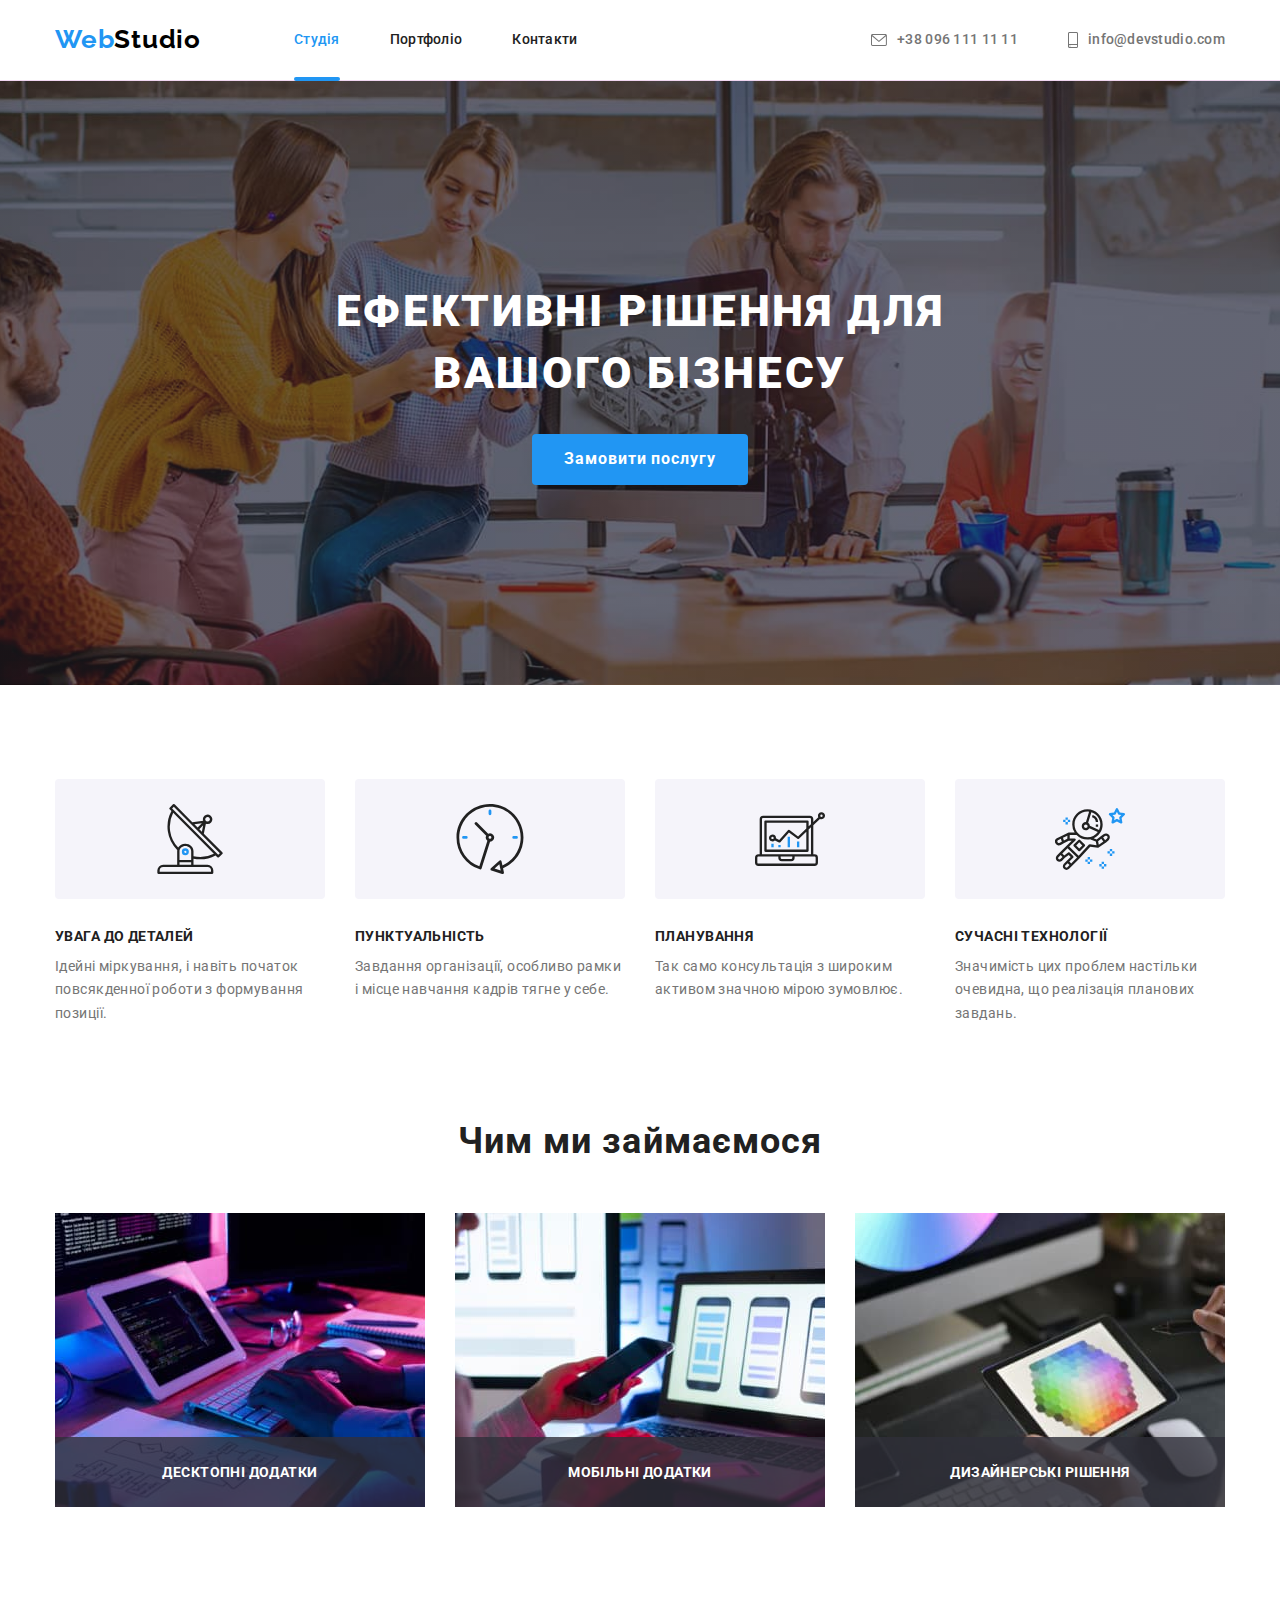
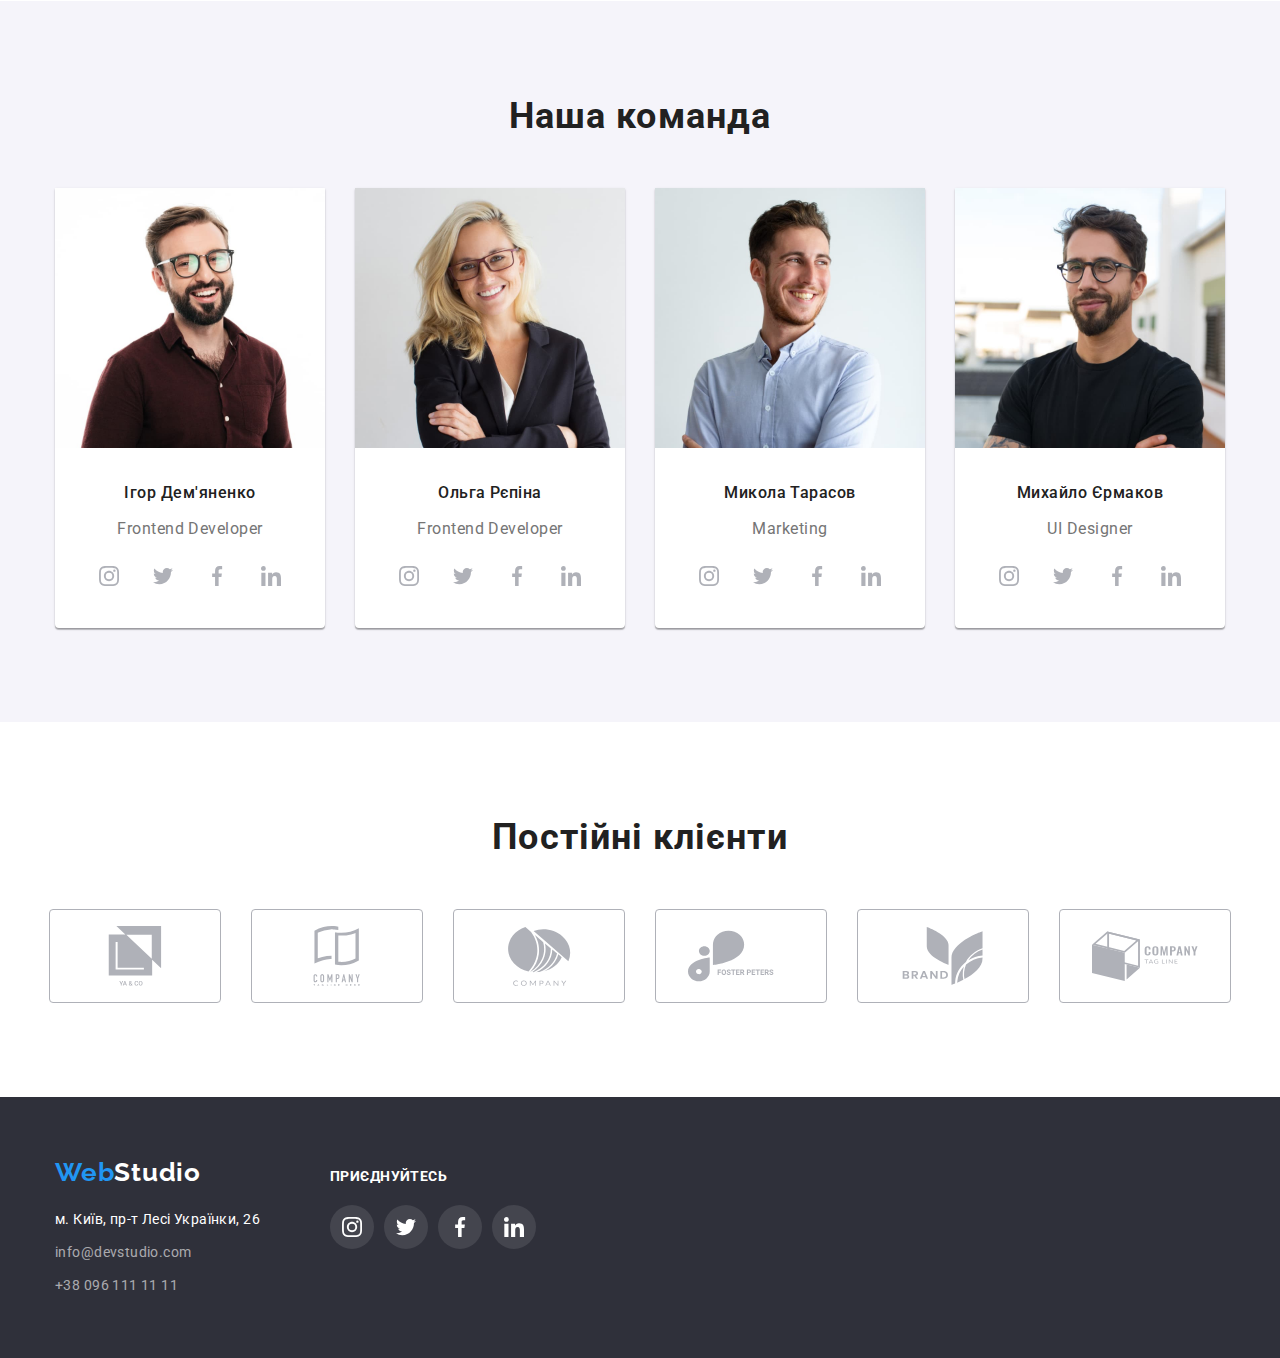
==== index.html @ 6218a35c "Добавление файлов с предыдущего ДЗ" ====
<!DOCTYPE html>
<html lang="uk">
  <head>
    <meta charset="UTF-8" />
    <meta http-equiv="X-UA-Compatible" content="IE=edge" />
    <meta name="viewport" content="width=device-width, initial-scale=1.0" />
    <title>WebStudio</title>
    <link
      href="https://fonts.googleapis.com/css2?family=Raleway:wght@700&family=Roboto:wght@400;500;700;900&display=swap"
      rel="stylesheet"
    />
    <link
      rel="stylesheet"
      href="https://cdnjs.cloudflare.com/ajax/libs/modern-normalize/1.1.0/modern-normalize.min.css"
    />
    <link rel="stylesheet" href="./css/style.css" />
  </head>
  <body>
    <header class="headers">
      <div class="container nav-header">
        <a class="logo header" href="./index.html">Web<span class="logo-head">Studio</span></a>
        <nav>
          <ul class="nav-list">
            <li class="nav-item"><a class="nav current" href="./index.html">Студія</a></li>
            <li class="nav-item"><a class="nav" href="./portfolio.html">Портфоліо</a></li>
            <li class="nav-item"><a class="nav" href="#">Контакти</a></li>
          </ul>
        </nav>
        <ul class="contact-list">
          <li class="list">
            <a class="contact-header" href="tel:+380961111111"
              ><span
                ><svg class="icon-phone" width="16px" height="12px">
                  <use href="./images/icons.svg#icon-envelope"></use>
                </svg> </span
              >+38 096 111 11 11</a
            >
          </li>
          <li class="list">
            <a class="contact-header" href="mailto:info@devstudio.com"
              ><span
                ><svg class="icon-mail" width="10px" height="16px">
                  <use href="./images/icons.svg#icon-smartphone"></use>
                </svg> </span
              >info@devstudio.com</a
            >
          </li>
        </ul>
      </div>
    </header>
    <main>
      <section class="section page">
        <div class="container">
          <h1 class="slogan">Ефективні рішення для вашого бізнесу</h1>
          <button data-modal-open type="button" class="btn">Замовити послугу</button>
        </div>
      </section>
      <section class="section">
        <div class="container">
          <ul class="aside-text">
            <li class="aside-item">
              <div class="icon-aside">
                <svg class="antenna" width="70" height="70">
                  <use href="./images/icons.svg#icon-antenna"></use>
                </svg>
              </div>
              <h3 class="aside">УВАГА ДО ДЕТАЛЕЙ</h3>
              <p class="text">
                Ідейні міркування, і навіть початок повсякденної роботи з формування позиції.
              </p>
            </li>
            <li class="aside-item">
              <div class="icon-aside">
                <svg class="antenna" width="70" height="70">
                  <use href="./images/icons.svg#icon-clock"></use>
                </svg>
              </div>
              <h3 class="aside">ПУНКТУАЛЬНІСТЬ</h3>
              <p class="text">
                Завдання організації, особливо рамки і місце навчання кадрів тягне у себе.
              </p>
            </li>
            <li class="aside-item">
              <div class="icon-aside">
                <svg class="antenna" width="70" height="70">
                  <use href="./images/icons.svg#icon-diagram"></use>
                </svg>
              </div>
              <h3 class="aside">ПЛАНУВАННЯ</h3>
              <p class="text">Так само консультація з широким активом значною мірою зумовлює.</p>
            </li>
            <li class="aside-item">
              <div class="icon-aside">
                <svg class="antenna" width="70" height="70">
                  <use href="./images/icons.svg#icon-astronaut"></use>
                </svg>
              </div>
              <h3 class="aside">СУЧАСНІ ТЕХНОЛОГІЇ</h3>
              <p class="text">
                Значимість цих проблем настільки очевидна, що реалізація планових завдань.
              </p>
            </li>
          </ul>
        </div>
      </section>
      <section class="section pic">
        <div class="container">
          <h2 class="desc">Чим ми займаємося</h2>
          <ul class="desc-item">
            <li class="item">
              <div class="desc-text">
                <img src="./images/img1.jpg" alt="Руки печатают на клавиатуре" width="370" />
                <div class="desc-contain">
                  <h2 class="text-contain">Десктопні додатки</h2>
                </div>
              </div>
            </li>
            <li class="item">
              <div class="desc-text">
                <img src="./images/img2.jpg" alt="Рука с телефоном за ноутбуком" width="370" />
                <div class="desc-contain">
                  <h2 class="text-contain">Мобільні додатки</h2>
                </div>
              </div>
            </li>
            <li class="item">
              <div class="desc-text">
                <img src="./images/img3.jpg" alt="Рисует на планшете" width="370" />
                <div class="desc-contain">
                  <h2 class="text-contain">Дизайнерські рішення</h2>
                </div>
              </div>
            </li>
          </ul>
        </div>
      </section>
      <section class="section comand">
        <div class="container">
          <h2 class="desc">Наша команда</h2>
          <ul class="desc-card">
            <li class="card">
              <img src="./images/img4.jpg" alt="Мужчина в очках, красной рубашки" width="270" />
              <div class="card-item">
                <h3 class="name">Ігор Дем'яненко</h3>
                <p class="profession">Frontend Developer</p>
              </div>
              <ul class="contact-team">
                <li class="linked">
                  <a class="team-link" href="#">
                    <svg class="" width="20" height="20">
                      <use href="./images/icons.svg#icon-instagram"></use>
                    </svg>
                  </a>
                </li>
                <li class="linked">
                  <a class="team-link" href="#">
                    <svg class="" width="20" height="20">
                      <use href="./images/icons.svg#icon-twitter"></use>
                    </svg>
                  </a>
                </li>
                <li class="linked">
                  <a class="team-link" href="#">
                    <svg class="" width="20" height="20">
                      <use href="./images/icons.svg#icon-facebook"></use>
                    </svg>
                  </a>
                </li>
                <li class="linked">
                  <a class="team-link" href="#">
                    <svg class="" width="20" height="20">
                      <use href="./images/icons.svg#icon-linkedin"></use>
                    </svg>
                  </a>
                </li>
              </ul>
            </li>
            <li class="card">
              <img src="./images/img5.jpg" alt="Женщина в педжаке в очках" width="270" />
              <div class="card-item">
                <h3 class="name">Ольга Рєпіна</h3>
                <p class="profession">Frontend Developer</p>
              </div>
              <ul class="contact-team">
                <li class="linked">
                  <a class="team-link" href="#">
                    <svg class="" width="20" height="20">
                      <use href="./images/icons.svg#icon-instagram"></use>
                    </svg>
                  </a>
                </li>
                <li class="linked">
                  <a class="team-link" href="#">
                    <svg class="" width="20" height="20">
                      <use href="./images/icons.svg#icon-twitter"></use>
                    </svg>
                  </a>
                </li>
                <li class="linked">
                  <a class="team-link" href="#">
                    <svg class="" width="20" height="20">
                      <use href="./images/icons.svg#icon-facebook"></use>
                    </svg>
                  </a>
                </li>
                <li class="linked">
                  <a class="team-link" href="#">
                    <svg class="" width="20" height="20">
                      <use href="./images/icons.svg#icon-linkedin"></use>
                    </svg>
                  </a>
                </li>
              </ul>
            </li>
            <li class="card">
              <img src="./images/img6.jpg" alt="Мужчина в белой рубашке" width="270" />
              <div class="card-item">
                <h3 class="name">Микола Тарасов</h3>
                <p class="profession">Marketing</p>
              </div>
              <ul class="contact-team">
                <li class="linked">
                  <a class="team-link" href="#">
                    <svg class="" width="20" height="20">
                      <use href="./images/icons.svg#icon-instagram"></use>
                    </svg>
                  </a>
                </li>
                <li class="linked">
                  <a class="team-link" href="#">
                    <svg class="" width="20" height="20">
                      <use href="./images/icons.svg#icon-twitter"></use>
                    </svg>
                  </a>
                </li>
                <li class="linked">
                  <a class="team-link" href="#">
                    <svg class="" width="20" height="20">
                      <use href="./images/icons.svg#icon-facebook"></use>
                    </svg>
                  </a>
                </li>
                <li class="linked">
                  <a class="team-link" href="#">
                    <svg class="" width="20" height="20">
                      <use href="./images/icons.svg#icon-linkedin"></use>
                    </svg>
                  </a>
                </li>
              </ul>
            </li>
            <li class="card">
              <img src="./images/img7.jpg" alt="Мужчина в футболке и очках" width="270" />
              <div class="card-item">
                <h3 class="name">Михайло Єрмаков</h3>
                <p class="profession">UI Designer</p>
              </div>
              <ul class="contact-team">
                <li class="linked">
                  <a class="team-link" href="#">
                    <svg class="" width="20" height="20">
                      <use href="./images/icons.svg#icon-instagram"></use>
                    </svg>
                  </a>
                </li>
                <li class="linked">
                  <a class="team-link" href="#">
                    <svg class="" width="20" height="20">
                      <use href="./images/icons.svg#icon-twitter"></use>
                    </svg>
                  </a>
                </li>
                <li class="linked">
                  <a class="team-link" href="#">
                    <svg class="" width="20" height="20">
                      <use href="./images/icons.svg#icon-facebook"></use>
                    </svg>
                  </a>
                </li>
                <li class="linked">
                  <a class="team-link" href="#">
                    <svg class="" width="20" height="20">
                      <use href="./images/icons.svg#icon-linkedin"></use>
                    </svg>
                  </a>
                </li>
              </ul>
            </li>
          </ul>
        </div>
      </section>
      <section class="section">
        <div class="container">
          <h2 class="desc">Постійні клієнти</h2>
          <ul class="clients">
            <li class="clients-icon">
              <a class="clients-link" href="#">
                <svg width="106" height="60">
                  <use href="./images/icons.svg#icon-logo1"></use></svg
              ></a>
            </li>
            <li class="clients-icon">
              <a class="clients-link" href="#">
                <svg width="106" height="60">
                  <use href="./images/icons.svg#icon-logo2"></use></svg
              ></a>
            </li>
            <li class="clients-icon">
              <a class="clients-link" href="#">
                <svg width="106" height="60">
                  <use href="./images/icons.svg#icon-logo3"></use></svg
              ></a>
            </li>
            <li class="clients-icon">
              <a class="clients-link" href="#">
                <svg width="106" height="60">
                  <use href="./images/icons.svg#icon-logo4"></use></svg
              ></a>
            </li>
            <li class="clients-icon">
              <a class="clients-link" href="#">
                <svg width="106" height="60">
                  <use href="./images/icons.svg#icon-logo5"></use></svg
              ></a>
            </li>
            <li class="clients-icon">
              <a class="clients-link" href="#">
                <svg width="106" height="60">
                  <use href="./images/icons.svg#icon-logo6"></use></svg
              ></a>
            </li>
          </ul>
        </div>
      </section>
      <div data-modal class="backdrop is-hidden">
        <div class="modal">
          <button class="btn-modal" type="button" data-modal-close>
            <svg class="btn-close" width="18" height="18">
              <use href="./images/icons.svg#close-icon"></use>
            </svg>
          </button>
        </div>
      </div>
    </main>

    <footer class="socials">
      <div class="container footer">
        <div class="container-linked">
          <a class="logo footer" href="./index.html">Web<span class="logo-footer">Studio</span></a>
          <address class="address">
            <ul>
              <li class="contact-map">
                <a
                  class="map"
                  href="https://goo.gl/maps/gBdrRbUzEKDrqzJC9"
                  target="_blank"
                  rel="noopener noreferrer nofollow"
                >
                  м. Київ, пр-т Лесі Українки, 26
                </a>
              </li>
              <li class="contact-mail">
                <a class="contact-footer" href="mailto:info@devstudio.com">info@devstudio.com</a>
              </li>
              <li class="contact-phone">
                <a class="contact-footer" href="tel:+380961111111">+38 096 111 11 11</a>
              </li>
            </ul>
          </address>
        </div>
        <div class="container-link">
          <h2 class="text-link">приєднуйтесь</h2>
          <ul class="linked-link">
            <li class="linked">
              <a class="team-link-footer" href="#">
                <svg class="" width="20" height="20">
                  <use href="./images/icons.svg#icon-instagram"></use>
                </svg>
              </a>
            </li>
            <li class="linked">
              <a class="team-link-footer" href="#">
                <svg class="" width="20" height="20">
                  <use href="./images/icons.svg#icon-twitter"></use>
                </svg>
              </a>
            </li>
            <li class="linked">
              <a class="team-link-footer" href="#">
                <svg class="" width="20" height="20">
                  <use href="./images/icons.svg#icon-facebook"></use>
                </svg>
              </a>
            </li>
            <li class="linked">
              <a class="team-link-footer" href="#">
                <svg class="" width="20" height="20">
                  <use href="./images/icons.svg#icon-linkedin"></use>
                </svg>
              </a>
            </li>
          </ul>
        </div>
      </div>
    </footer>
    <script src="./js/modal.js"></script>
  </body>
</html>
---- css/style.css ----
:root {
  --main-text-color: rgba(33, 33, 33, 1);
  --lead-text-color: rgba(117, 117, 117, 1);
  --accent-text-color: rgba(255, 255, 255, 1);
  --accent-color: rgba(255, 255, 255, 0.6);
  --hover-text-color: rgba(33, 150, 243, 1);
  --primary-bg-color: rgba(47, 48, 58, 1);
  --logo-text-color: rgba(0, 0, 0, 1);
  --function-time: cubic-bezier(0.4, 0, 0.2, 1);
}

body {
  color: var(--main-text-color);
  font-family: 'roboto', sans-serif;
  background-color: var(--accent-text-color);
}

a {
  text-decoration: none;
}
h1,
h2,
h3,
p {
  margin: 0;
  padding: 0;
}
img {
  display: block;
  max-width: 100%;
  height: auto;
}
ul {
  list-style: none;
  margin: 0;
  padding: 0;
}
.section {
  padding-top: 94px;
  padding-bottom: 94px;
}
.section.comand {
  background: #f5f4fa;
}
.headers {
  border-bottom: 1px solid #ecec;
}
.container {
  width: 1200px;
  padding-left: 15px;
  padding-right: 15px;
  margin: 0 auto;
}

.nav-header {
  display: flex;
  align-items: center;
}

.nav-list {
  display: flex;
}

.nav-list > .nav-item:not(:last-child) {
  margin-right: 50px;
}

.logo {
  color: var(--hover-text-color);
  font-family: 'Raleway', sans-serif;
  font-weight: 700;
  font-size: 26px;
  line-height: 1.2;
  letter-spacing: 0.03em;
}
.logo.header {
  margin-right: 93px;
}
.logo-head {
  color: var(--logo-text-color);
}

.web {
  color: var(--hover-text-color);
}

.nav {
  position: relative;
  display: block;
  padding-top: 32px;
  padding-bottom: 32px;

  color: inherit;
  font-family: inherit;
  font-weight: 500;
  font-size: 14px;
  line-height: 1.14;
  letter-spacing: 0.02em;

  transition: color 250ms var(--function-time);
}

.nav:hover,
.nav:focus {
  color: var(--hover-text-color);
}
.nav.current {
  color: var(--hover-text-color);
}

.nav.current::after {
  position: absolute;
  left: 0;
  bottom: -1px;
  content: '';
  display: block;
  width: 100%;
  height: 4px;
  background-color: var(--hover-text-color);
  border-radius: 4px;
}

.contact-list {
  display: flex;

  margin-left: auto;
}
.contact-list > .list:not(:last-child) {
  margin-right: 50px;
}
.contact-header {
  display: flex;
  align-items: center;

  padding-top: 32px;
  padding-bottom: 32px;

  color: var(--lead-text-color);
  font-family: inherit;
  font-weight: 500;
  font-size: 14px;
  line-height: 1.14;
  letter-spacing: 0.02em;

  transition: color 250ms var(--function-time);
}

.contact-header:hover,
.contact-header:focus {
  color: var(--hover-text-color);
}

.icon-phone {
  display: flex;
  margin-right: 10px;
  fill: currentColor;
}
.icon-phone:hover,
.icon-phone:focus {
  fill: var(--hover-text-color);
}

.icon-mail {
  display: flex;
  margin-right: 10px;
  fill: currentColor;
}

.icon-mail:hover,
.icon-mail:focus {
  fill: var(--hover-text-color);
}

/* Заказать услугу */

.section.page {
  padding-top: 200px;
  padding-bottom: 200px;
  max-width: 1600px;
  background-color: var(--primary-bg-color);

  text-align: center;

  min-height: 600px;
  margin-left: auto;
  margin-right: auto;
  background-image: linear-gradient(to right, rgba(47, 48, 58, 0.4), rgba(47, 48, 58, 0.4)),
    url(../images/background.jpg);
  background-size: cover;
  background-position: center;
  background-repeat: no-repeat;
}

.slogan {
  max-width: 696px;
  margin: 0 auto 30px;

  color: var(--accent-text-color);

  font-weight: 900;
  font-size: 44px;
  line-height: 1.4;
  letter-spacing: 0.06em;
  text-transform: uppercase;
}

.btn {
  padding: 10px 32px;
  border-radius: 4px;
  border: 1px transparent;

  color: var(--accent-text-color);
  background-color: var(--hover-text-color);

  font-family: inherit;
  font-weight: 700;
  font-size: 16px;
  line-height: 1.9;
  text-align: center;
  letter-spacing: 0.06em;
  cursor: pointer;
}

.backdrop {
  position: fixed;
  content: '';
  top: 0;
  left: 0;
  width: 100%;
  height: 100%;
  background: rgba(0, 0, 0, 0.2);

  transition: opacity 250ms var(--function-time);
}
.backdrop.is-hidden {
  opacity: 0;
  pointer-events: none;
}

.backdrop.is-hidden .modal {
  transform: translate(-50%, -50%) scale(1.1);
}
.modal {
  position: absolute;
  top: 50%;
  left: 50%;

  width: 528px;
  height: 581px;

  background: var(--accent-text-color);
  box-shadow: 0px 1px 3px rgba(0, 0, 0, 0.12), 0px 1px 1px rgba(0, 0, 0, 0.14),
    0px 2px 1px rgba(0, 0, 0, 0.2);
  border-radius: 4px;

  transform: translate(-50%, -50%) scale(1);

  transition: transform 250ms var(--function-time);
}

.btn-modal {
  position: absolute;
  right: 8px;
  top: 8px;

  width: 30px;
  height: 30px;

  border-radius: 50%;
  border: 1px solid rgba(0, 0, 0, 0.1);
  cursor: pointer;
}

.btn-close {
  position: absolute;
  top: 50%;
  left: 50%;
  transform: translate(-50%, -50%);
  fill: rgba(0, 0, 0, 1);
}

/*  */

.aside-text {
  display: flex;
}

.aside-text > .aside-item:not(:last-child) {
  margin-right: 30px;
}
.item-antenna {
  width: 270px;
  height: 120px;
}
.icon-aside {
  display: flex;
  align-items: center;
  justify-content: center;
  width: 270px;
  height: 120px;
  margin-bottom: 30px;
  background: rgba(245, 244, 250, 1);
  border-radius: 4px;
}

.aside {
  margin-bottom: 10px;

  font-weight: 700;
  font-size: 14px;
  line-height: 1.14;
  letter-spacing: 0.03em;
  text-transform: uppercase;
}

.text {
  color: var(--lead-text-color);

  font-size: 14px;
  line-height: 1.7;
  letter-spacing: 0.03em;
}

/* Чим ми займаємося  */
.section.pic {
  padding-top: 0;
}
.desc-item {
  display: flex;
}

.desc-item > .item:not(:last-child) {
  margin-right: 30px;
}

.desc-text {
  position: relative;
}

.desc-contain {
  display: inline-block;
  position: absolute;
  left: 0;
  bottom: 0;
  width: 100%;
  height: 70px;
  background-color: rgba(47, 48, 58, 0.8);
}

.text-contain {
  position: absolute;
  top: 50%;
  left: 50%;
  transform: translate(-50%, -50%);

  font-size: 14px;
  line-height: 1.2;
  letter-spacing: 0.03em;
  text-transform: uppercase;
  color: var(--accent-text-color);
}

/* Наша команда */

.desc {
  margin-bottom: 50px;

  font-size: 36px;
  line-height: 1.2;
  text-align: center;
  letter-spacing: 0.03em;
}

.desc-card {
  display: flex;
}
.desc-card > .card:not(:last-child) {
  margin-right: 30px;
}
.card {
  background-color: var(--accent-text-color);
  box-shadow: 0px 1px 3px rgba(0, 0, 0, 0.12), 0px 1px 1px rgba(0, 0, 0, 0.14),
    0px 2px 1px rgba(0, 0, 0, 0.2);
  border-radius: 0px 0px 4px 4px;
}
.card-item {
  padding-top: 30px;
}
.name {
  margin-bottom: 10px;
  font-weight: 500;
  font-size: 16px;
  line-height: 1.9;
  letter-spacing: 0.03em;
  text-align: center;
}

.profession {
  color: var(--lead-text-color);
  font-size: 16px;
  line-height: 1.2;
  letter-spacing: 0.03em;
  text-align: center;
}

.contact-team {
  display: flex;
  align-items: center;
  justify-content: center;
  gap: 10px;
  padding: 16px 32px 30px;
}
.linked {
  width: 44px;
  height: 44px;
}
.team-link {
  display: flex;
  align-items: center;
  justify-content: center;
  width: 100%;
  height: 100%;
  fill: rgba(175, 177, 184, 1);
  border-radius: 50%;
  background-color: #ffffff;

  transition: fill 250ms var(--function-time), background-color 250ms var(--function-time);
}
.team-link:hover,
.team-link:focus {
  fill: var(--accent-text-color);
  background-color: rgba(33, 150, 243, 1);
}
.clients {
  display: flex;
  justify-content: center;
  align-items: center;
  gap: 30px;
}

.clients-icon {
  fill: rgba(175, 177, 184, 1);
  border-radius: 4px;
  border: 1px solid #afb1b8;

  transition: fill 2500ms var(--function-time), border 250ms var(--function-time);
}
.clients-icon:hover,
.clients-icon:focus {
  fill: rgba(33, 150, 243, 1);
  border: 1px solid #2196f3;
}

.clients-link {
  display: flex;
  align-items: center;
  justify-content: center;
  fill: rgba(175, 177, 184, 1);
  width: 170px;
  height: 92px;

  transition: fill 250ms var(--function-time);
}

.clients-link:hover,
.clients-link:focus {
  fill: rgba(33, 150, 243, 1);
}

/* Footer */

.container.footer {
  display: flex;
  align-items: baseline;
  gap: 70px;
}
.socials {
  padding-top: 60px;
  padding-bottom: 60px;
  background-color: var(--primary-bg-color);
}

.logo-footer {
  color: var(--accent-text-color);
}

.address {
  font-style: normal;
  font-family: inherit;
}
.contact-map {
  margin-top: 20px;
  margin-bottom: 9px;
}
.contact-mail {
  margin-bottom: 9px;
}

.map {
  color: var(--accent-text-color);
  font-weight: 400;
  font-size: 14px;
  line-height: 1.7;
  letter-spacing: 0.03em;
}

.contact-footer {
  color: var(--accent-color);
  font-weight: 400;
  font-size: 14px;
  line-height: 1.7;
  letter-spacing: 0.03em;

  transition: color 250ms var(--function-time);
}
.contact-footer:hover,
.contact-footer:focus {
  color: var(--hover-text-color);
}
.linked-link {
  display: flex;
  align-items: baseline;
  justify-content: center;
  gap: 10px;
}
.text-link {
  color: var(--accent-text-color);
  margin-bottom: 20px;
  font-size: 14px;
  line-height: 1.2;
  letter-spacing: 0.03em;
  text-transform: uppercase;
}

.team-link-footer {
  display: flex;
  align-items: center;
  justify-content: center;
  width: 100%;
  height: 100%;
  fill: var(--accent-text-color);
  border-radius: 50%;
  background-color: rgba(255, 255, 255, 0.1);

  transition: background-color 250ms var(--function-time);
}

.team-link-footer:hover,
.team-link-footer:focus {
  background-color: rgba(33, 150, 243, 1);
}
/* Porfolio */

.btn-filtr {
  display: flex;
  margin-bottom: 50px;
  justify-content: center;
  align-items: center;
}
.btn-filtr > .button-filtr:not(:last-child) {
  margin-right: 8px;
}

.filtr {
  display: inline-block;
  padding: 6px 22px;

  color: inherit;
  cursor: pointer;
  font-family: inherit;
  font-weight: 500;
  font-size: 16px;
  line-height: 1.6;
  text-align: center;
  letter-spacing: 0.03em;

  background: #f5f4fa;
  border-radius: 4px;
  border-color: transparent;

  transition: color 250ms var(--function-time), background-color 250ms var(--function-time),
    box-shadow 250ms var(--function-time);
}

.flex-filtr {
  display: flex;
  flex-wrap: wrap;
}

.flex-filtr > .filtr-card:not(:nth-child(3n)) {
  margin-right: 30px;
}

.filtr:hover,
.filtr:focus {
  color: var(--accent-text-color);
  background-color: var(--hover-text-color);
  box-shadow: 0px 3px 1px rgba(0, 0, 0, 0.1), 0px 1px 2px rgba(0, 0, 0, 0.08),
    0px 2px 2px rgba(0, 0, 0, 0.12);
}

.filtr-card:not(:nth-child(n + 7)) {
  margin-bottom: 30px;
}
.portfolio-card {
  display: block;

  transition: box-shadow 250ms var(--function-time);
}
.portfolio-card:hover,
.portfolio-card:focus {
  box-shadow: 0px 1px 1px rgba(0, 0, 0, 0.12), 0px 4px 4px rgba(0, 0, 0, 0.06),
    1px 4px 6px rgba(0, 0, 0, 0.16);
}
.filtr-text {
  padding: 20px 24px;
  border-bottom: 1px solid #eeeeee;
  border-left: 1px solid #eeeeee;
  border-right: 1px solid #eeeeee;
}

.filtr-title {
  color: var(--main-text-color);
  margin-bottom: 4px;
  font-weight: 700;
  font-size: 18px;
  line-height: 2;
  letter-spacing: 0.06em;
}

.filtr-item {
  color: var(--lead-text-color);
  font-size: 16px;
  line-height: 1.9;
  letter-spacing: 0.03em;
}

.card-hiden {
  position: relative;
  overflow: hidden;
}

.card-overlay {
  display: inline-block;
  position: absolute;
  left: 0;
  bottom: 0;
  width: 100%;
  height: 100%;

  transform: translateY(100%);
  transition: transform 250ms var(--function-time);
  background-color: rgba(33, 150, 243, 0.9);
}

.text-overlay {
  position: absolute;
  padding: 63px 24px;
  font-size: 18px;
  line-height: 1.56;
  letter-spacing: 0.03em;
  color: var(--accent-text-color);
}

.portfolio-card:hover .card-overlay {
  transform: translateY(0);
}
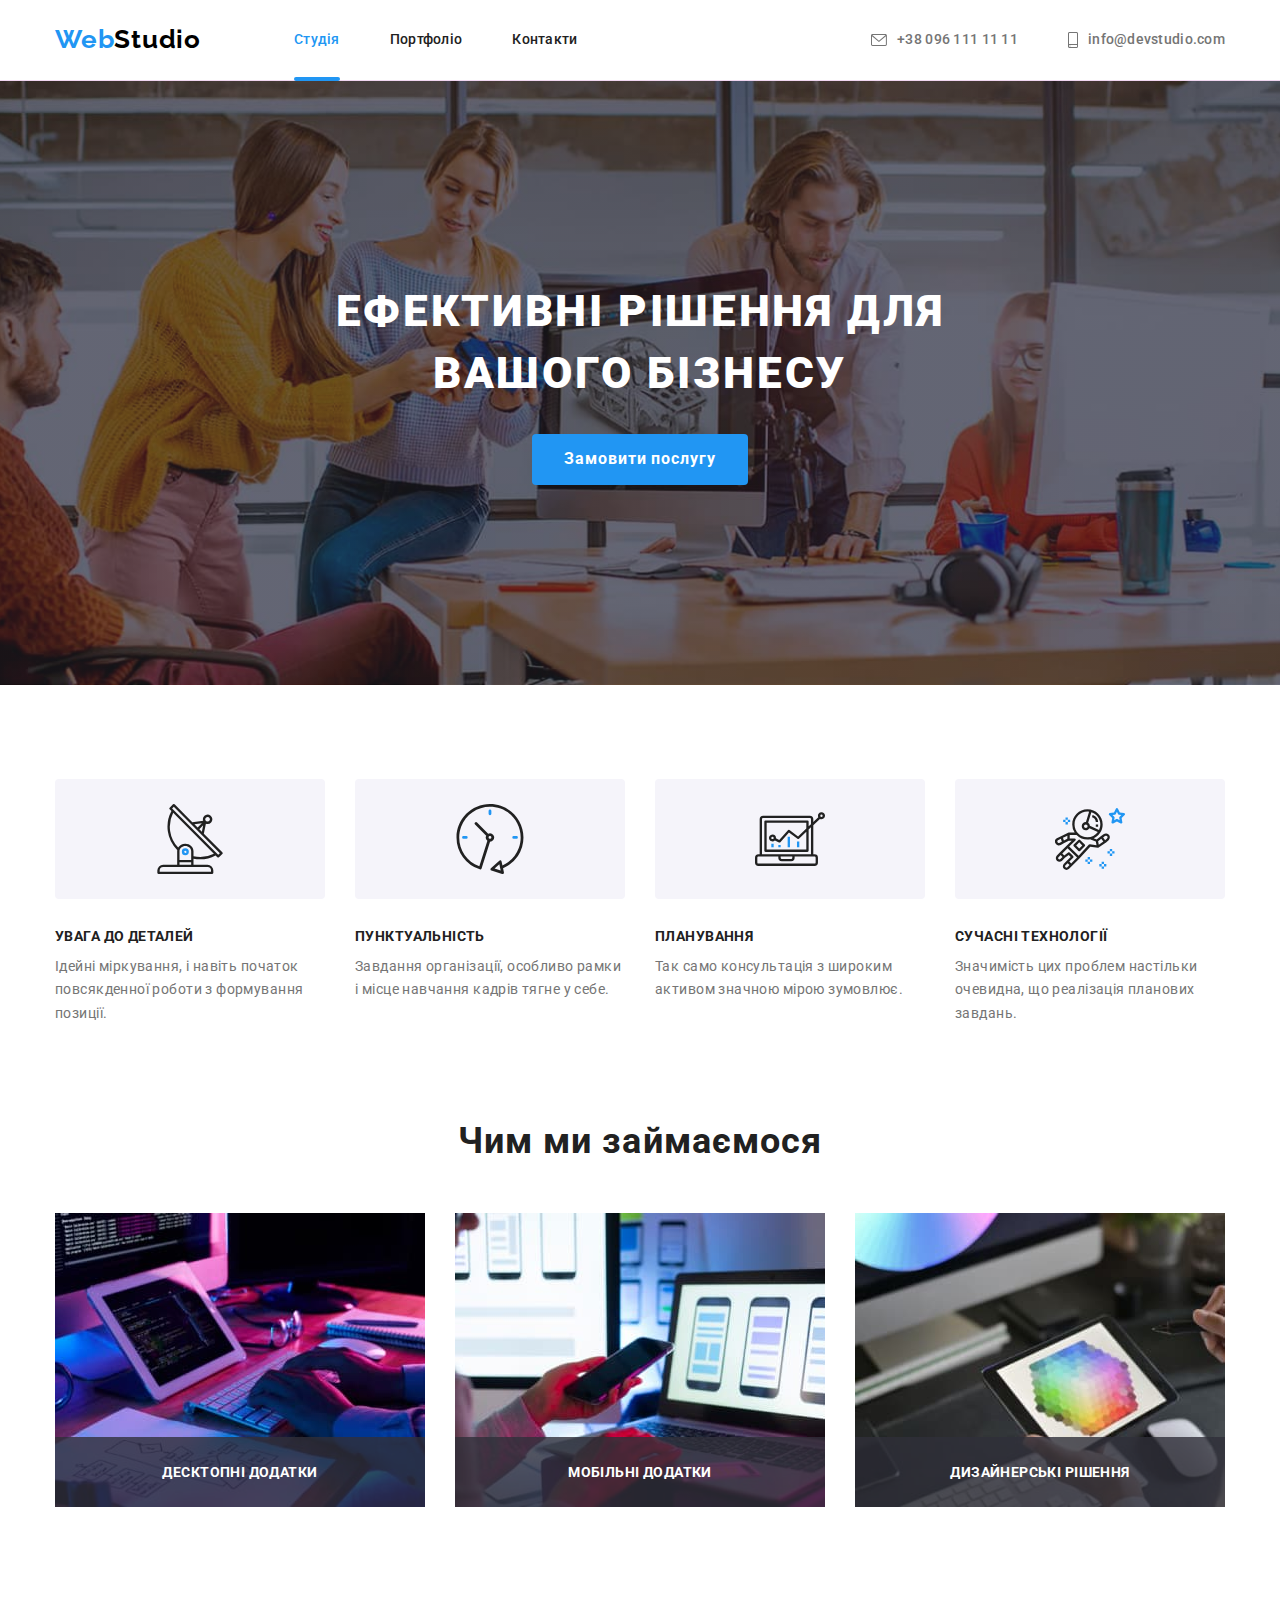
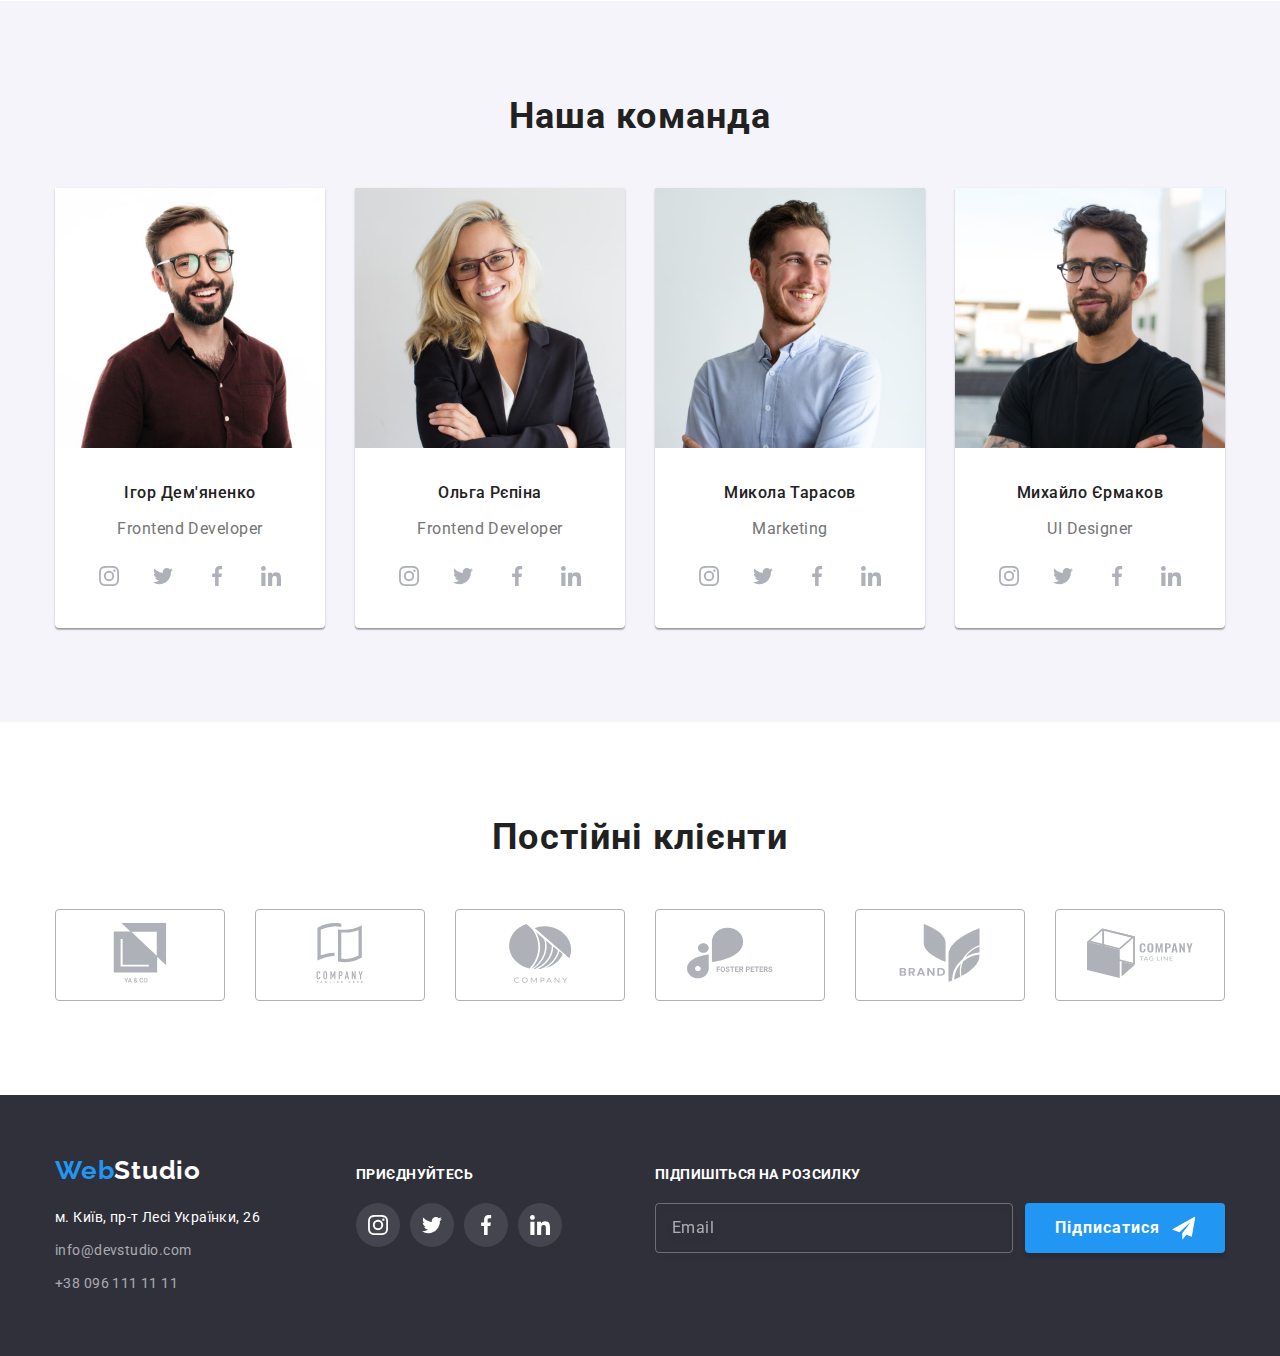
==== commit 2b14ac38: "Добавление в футер подписки" ====
--- a/index.html
+++ b/index.html
@@ -401,6 +401,18 @@
             </li>
           </ul>
         </div>
+        <div class="container-spam">
+          <p class="spam-link">Підпишіться на розсилку</p>
+          <form class="contact-form" action="">
+            <label for="mail"></label>
+            <input class="footer-email" type="email" name="mail" id="mail" placeholder="Email" />
+            <button class="footer-form" type="submit">
+              Підписатися<svg class="footer-telegram">
+                <use href="./images/icons.svg#telegram-icon"></use>
+              </svg>
+            </button>
+          </form>
+        </div>
       </div>
     </footer>
     <script src="./js/modal.js"></script>
--- a/css/style.css
+++ b/css/style.css
@@ -439,6 +439,11 @@
 }
 
 .clients-icon {
+  display: flex;
+  align-items: center;
+  justify-content: center;
+  width: 170px;
+  height: 92px;
   fill: rgba(175, 177, 184, 1);
   border-radius: 4px;
   border: 1px solid #afb1b8;
@@ -452,12 +457,7 @@
 }
 
 .clients-link {
-  display: flex;
-  align-items: center;
-  justify-content: center;
   fill: rgba(175, 177, 184, 1);
-  width: 170px;
-  height: 92px;
 
   transition: fill 250ms var(--function-time);
 }
@@ -472,7 +472,15 @@
 .container.footer {
   display: flex;
   align-items: baseline;
-  gap: 70px;
+}
+.container-linked {
+  width: 231px;
+}
+.container-link {
+  margin-left: 70px;
+}
+.container-spam {
+  margin-left: 93px;
 }
 .socials {
   padding-top: 60px;
@@ -549,6 +557,70 @@
 .team-link-footer:focus {
   background-color: rgba(33, 150, 243, 1);
 }
+
+.spam-link {
+  margin-bottom: 20px;
+
+  font-weight: 700;
+  font-size: 14px;
+  line-height: 1.2;
+  letter-spacing: 0.03em;
+  text-transform: uppercase;
+  color: var(--accent-text-color);
+}
+.contact-form {
+  display: flex;
+}
+
+.footer-email {
+  width: 358px;
+  height: 50px;
+  padding-top: 15px;
+  padding-bottom: 15px;
+  padding-left: 16px;
+
+  background: transparent;
+  border: 1px solid rgba(255, 255, 255, 0.3);
+  filter: drop-shadow(0px 4px 4px rgba(0, 0, 0, 0.15));
+  border-radius: 4px;
+}
+
+.footer-email::placeholder {
+  font-weight: 400;
+  font-size: 16px;
+  line-height: 1.3;
+  letter-spacing: 0.03em;
+
+  color: rgba(255, 255, 255, 0.6);
+}
+
+.footer-form {
+  display: flex;
+  align-items: center;
+  text-align: center;
+  margin-left: 12px;
+  padding: 10px 28px;
+  width: 200px;
+  height: 50px;
+  cursor: pointer;
+
+  font-weight: 700;
+  font-size: 16px;
+  line-height: 1.88;
+  letter-spacing: 0.06em;
+  color: var(--accent-text-color);
+  background: #2196f3;
+  box-shadow: 0px 4px 4px rgba(0, 0, 0, 0.15);
+  border-radius: 4px;
+  border-color: transparent;
+}
+
+.footer-telegram {
+  margin-left: 12px;
+  width: 24px;
+  height: 24px;
+}
+
 /* Porfolio */
 
 .btn-filtr {
